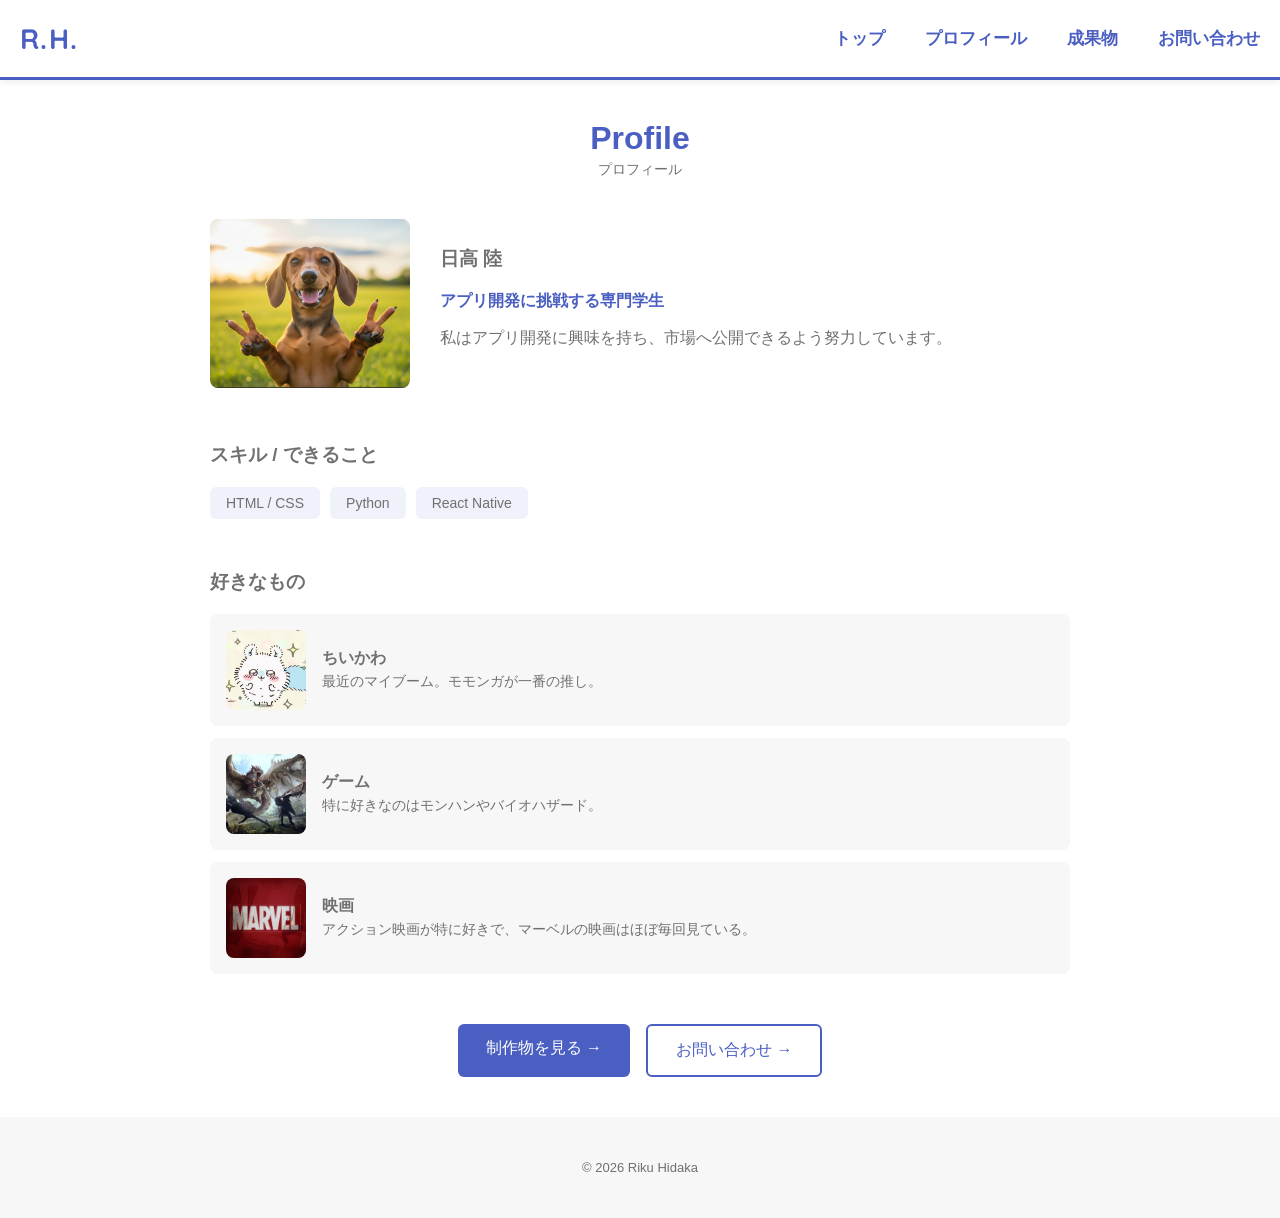
==== profile.html @ f0769cd7 "Add files via upload" ====
<!DOCTYPE html>
<html lang="ja">

<head>
    <meta charset="UTF-8">
    <meta name="viewport" content="width=device-width, initial-scale=1.0">
    <title>Profile｜日高陸</title>
    <meta name="description" content="日高陸のプロフィール">
    <script src="js/script.js" defer></script>
    <link href="https://fonts.googleapis.com/css2?family=Quicksand:wght@700&display=swap" rel="stylesheet">
    <link rel="stylesheet" href="css/style.css">
</head>

<body class="subpage">
    <header id="header">
        <h1 class="logo"><a href="index.html">R.H.</a></h1>
        <div class="hambuger">
            <span></span>
            <span></span>
            <span></span>
        </div>
        <nav class="navi">
            <ul class="menu">
                <li><a href="index.html">トップ</a></li>
                <li><a href="profile.html">プロフィール</a></li>
                <li><a href="">成果物</a></li>
                <li><a href="">お問い合わせ</a></li>
            </ul>
        </nav>
    </header>

    <main>
        <!-- ページ見出し -->
        <section class="page-title">
            <h2>Profile</h2>
            <p>プロフィール</p>
        </section>

        <!-- 自己紹介（写真左・文章右） -->
        <section class="intro">
            <div class="intro-photo">
                <img src="img/profile.png" alt="プロフィール写真">
            </div>
            <div class="intro-text">
                <h3>日高 陸</h3>
                <p class="catch">アプリ開発に挑戦する専門学生</p>
                <p>私はアプリ開発に興味を持ち、市場へ公開できるよう努力しています。</p>
            </div>
        </section>

        <!-- スキル -->
        <section class="skills">
            <h3>スキル / できること</h3>
            <ul class="skill-list">
                <li>HTML / CSS</li>
                <li>Python</li>
                <li>React Native</li>
            </ul>
        </section>

        <!-- 好きなもの -->
        <section class="favorites">
            <h3>好きなもの</h3>
            <ul class="favorite-list">
                <li class="favorite-card">
                    <img src="img/favorite.png" alt="ちいかわ" class="favorite-thumb">
                    <div class="favorite-body">
                        <h4>ちいかわ</h4>
                        <p>最近のマイブーム。モモンガが一番の推し。</p>
                    </div>
                </li>
                <li class="favorite-card">
                    <img src="img/favorite2.png" alt="ゲーム" class="favorite-thumb">
                    <div class="favorite-body">
                        <h4>ゲーム</h4>
                        <p>特に好きなのはモンハンやバイオハザード。</p>
                    </div>
                </li>
                <li class="favorite-card">
                    <img src="img/favorite3.png" alt="映画" class="favorite-thumb">
                    <div class="favorite-body">
                        <h4>映画</h4>
                        <p>アクション映画が特に好きで、マーベルの映画はほぼ毎回見ている。</p>
                    </div>
                </li>
            </ul>
        </section>

        <!-- 次への導線 -->
        <section class="links">
            <a href="works.html" class="btn">制作物を見る →</a>
            <a href="contact.html" class="btn btn-sub">お問い合わせ →</a>
        </section>
    </main>

    <footer id="footer">
        <p>&copy; 2026 Riku Hidaka</p>
    </footer>
</body>

</html>
---- css/style.css ----
@charset "UTF-8";

/*--------------------------
全体の設定
---------------------------*/
*, *::before, *::after {
    box-sizing: border-box;
}
html {
    font-size: 100%;
}
body {
    margin: 0;
    color: #707070;
    font-family: sans-serif;
    background-color: #ffffff;
}

/*--------------------------
ヘッダー
---------------------------*/
#header {
    width: 100%;
    height: 80px;
    display: flex;
    justify-content: space-between;
    align-items: center;
    padding: 0 20px;
    position: sticky;
    top: 0;
    z-index: 10;
    background: #ffffff;
    box-shadow: 0 2px 8px rgba(0, 0, 0, 0.08);
    border-bottom: 3px solid #4a5fc1;
}
#header .logo {
    margin: 0;
    font-size: 28px;
    font-weight: bold;
    letter-spacing: 0.05em;
}
#header .logo a {
    color: #4a5fc1;
    text-decoration: none;
    font-family: 'Quicksand', sans-serif;
}
#header .navi .menu {
    display: flex;
    align-items: center;
    list-style: none;
    padding-left: 0;
}
#header .navi .menu li {
    margin-left: 40px;
    font-size: 17px;
}
#header .navi li a {
    color: #4a5fc1;
    text-decoration: none;
    font-weight: bold;
}
/* ロゴ・ナビ：ホバーで少し透明に */
#header .logo a,
#header .navi li a {
    transition: opacity 0.3s;
}
#header .logo a:hover,
#header .navi li a:hover {
    opacity: 0.6;
}
/* ハンバーガー：PCでは隠す */
.hambuger {
    display: none;
}

/*--------------------------
メインビジュアル
---------------------------*/
.mainvisual {
    height: 500px;
    line-height: 0;
    overflow: hidden;
    position: relative;
}
.mainvisual img {
    width: 100%;
    height: 100%;
    object-fit: cover;
    object-position: center 70%;
}
.mainvisual .wave {
    position: absolute;
    left: 0;
    bottom: 0;
    width: 100%;
    height: 110px;
    display: block;
}
.mainvisual-text {
    position: absolute;
    top: 50%;
    left: 50%;
    transform: translate(-50%, -50%);
    z-index: 2;
    text-align: center;
    color: #ffffff;
    text-shadow: 2px 2px 4px rgba(0, 0, 0, 0.9);
    line-height: 1.4;
}
.mainvisual-text h2 {
    margin: 0;
    font-size: 60px;
}
.mainvisual-text p {
    margin: 8px 0 0;
    font-size: 18px;
    letter-spacing: 0.1em;
}

/*--------------------------
トップページのコンテンツ
---------------------------*/
.container {
    max-width: 900px;
    margin: 0 auto;
    padding: 60px 20px;
}
.guide {
    text-align: center;
    padding: 40px 20px;
    margin-bottom: 30px;
    background: #f7f7f7;
    border-radius: 12px;
}
.guide h3 {
    margin: 0 0 8px;
    font-size: 24px;
    color: #4a5fc1;
}
.guide p {
    margin: 0 0 20px;
}

/*--------------------------
共通ボタン
---------------------------*/
.btn {
    display: inline-block;
    padding: 14px 28px;
    background: #4a5fc1;
    color: #ffffff;
    text-decoration: none;
    border-radius: 6px;
}
.btn-sub {
    background: #ffffff;
    color: #4a5fc1;
    border: 2px solid #4a5fc1;
}

/*--------------------------
下層ページ共通
---------------------------*/
.subpage main {
    max-width: 900px;
    margin: 0 auto;
    padding: 40px 20px;
}
.page-title {
    text-align: center;
    margin-bottom: 40px;
}
.page-title h2 {
    margin: 0;
    font-size: 32px;
    color: #4a5fc1;
}
.page-title p {
    margin: 4px 0 0;
    font-size: 14px;
}

/* 自己紹介（写真左・文章右） */
.intro {
    display: flex;
    align-items: center;
    gap: 30px;
    margin-bottom: 50px;
}
.intro-photo {
    flex-shrink: 0;
    width: 200px;
}
.intro-photo img {
    width: 100%;
    height: auto;
    border-radius: 8px;
}
.intro-text h3 {
    margin-top: 0;
}
.intro-text .catch {
    color: #4a5fc1;
    font-weight: bold;
}

/* スキル */
.skills {
    margin-bottom: 50px;
}
.skill-list {
    display: flex;
    flex-wrap: wrap;
    gap: 10px;
    list-style: none;
    padding-left: 0;
}
.skill-list li {
    padding: 8px 16px;
    background: #f0f2fb;
    border-radius: 6px;
    font-size: 14px;
}

/* 好きなもの */
.favorites {
    margin-bottom: 50px;
}
.favorite-list {
    list-style: none;
    padding-left: 0;
    margin: 0;
}
.favorite-card {
    display: flex;
    align-items: center;
    gap: 16px;
    padding: 16px;
    margin-bottom: 12px;
    background: #f7f7f7;
    border-radius: 8px;
}
.favorite-thumb {
    flex-shrink: 0;
    width: 80px;
    height: 80px;
    object-fit: cover;
    border-radius: 8px;
}
.favorite-body h4 {
    margin: 0 0 4px;
}
.favorite-body p {
    margin: 0;
    font-size: 14px;
}

/* 次への導線 */
.links {
    display: flex;
    justify-content: center;
    gap: 16px;
}

/*--------------------------
フッター
---------------------------*/
#footer {
    padding: 30px 20px;
    background: #f7f7f7;
    text-align: center;
    font-size: 13px;
}

/*--------------------------
スマートフォン
---------------------------*/
@media screen and (max-width: 767px) {
    #header {
        height: 60px;
    }
    .mainvisual {
        height: 40vh;
    }
    .mainvisual .wave {
        height: 50px;
    }
    .mainvisual-text h2 {
        font-size: 40px;
    }
    .mainvisual-text p {
        font-size: 14px;
    }

    /* ナビをハンバーガー開閉式に */
    #header .navi {
        position: absolute;
        top: 100%;
        right: 0;
        background: #ffffff;
        box-shadow: 0 2px 4px rgba(0, 0, 0, 0.1);
        opacity: 0;
        visibility: hidden;
        transform: translateY(-10px);
        transition: opacity 0.3s, transform 0.3s, visibility 0.3s;
    }
    #header .navi.open {
        opacity: 1;
        visibility: visible;
        transform: translateY(0);
    }
    #header .navi .menu {
        flex-direction: column;
        align-items: flex-start;
    }
    #header .navi .menu li {
        margin: 0;
        padding: 14px 20px;
        width: 100%;
    }
    .hambuger {
        display: flex;
        flex-direction: column;
        justify-content: center;
        gap: 6px;
        width: 30px;
        height: 30px;
        cursor: pointer;
    }
    .hambuger span {
        display: block;
        width: 100%;
        height: 3px;
        background: #4a5fc1;
        border-radius: 2px;
    }

    /* 下層ページ */
    .subpage main {
        padding: 30px 16px;
    }
    .intro {
        flex-direction: column;
        text-align: center;
    }
    .links {
        flex-direction: column;
    }
}
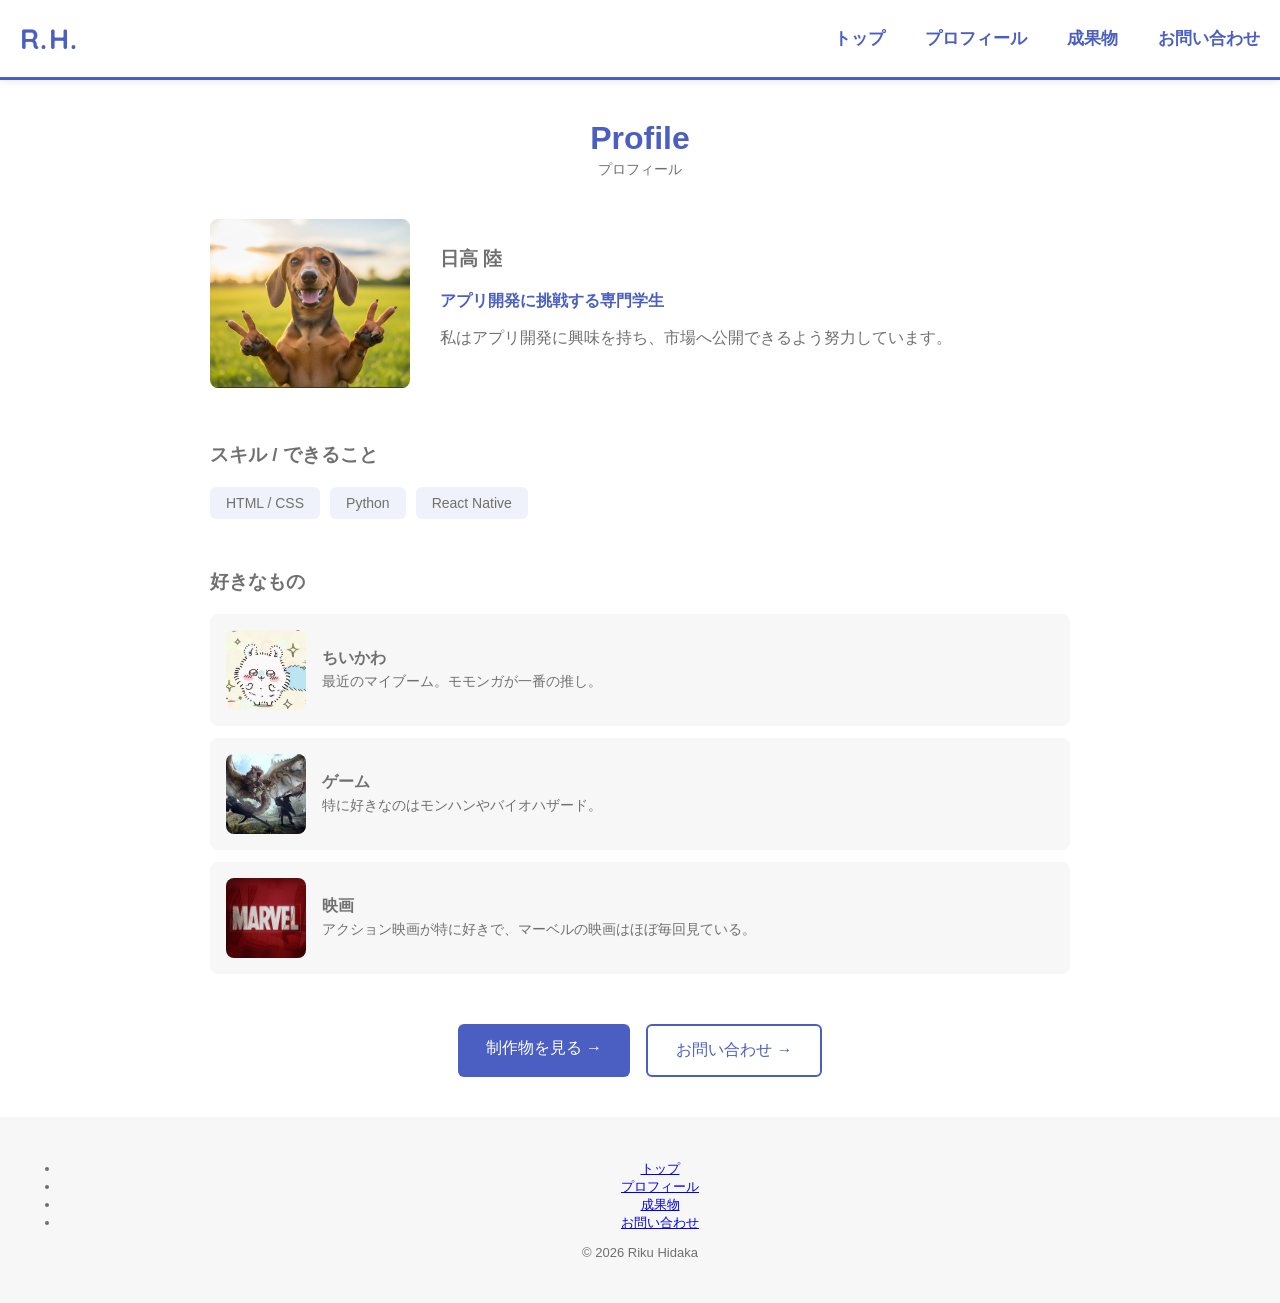
==== commit 0efaaa9d: "Add files via upload" ====
--- a/profile.html
+++ b/profile.html
@@ -94,6 +94,12 @@
     </main>
 
     <footer id="footer">
+        <ul class="footer-menu">
+            <li><a href="index.html">トップ</a></li>
+            <li><a href="profile.html">プロフィール</a></li>
+            <li><a href="works.html">成果物</a></li>
+            <li><a href="contact.html">お問い合わせ</a></li>
+        </ul>
         <p>&copy; 2026 Riku Hidaka</p>
     </footer>
 </body>
